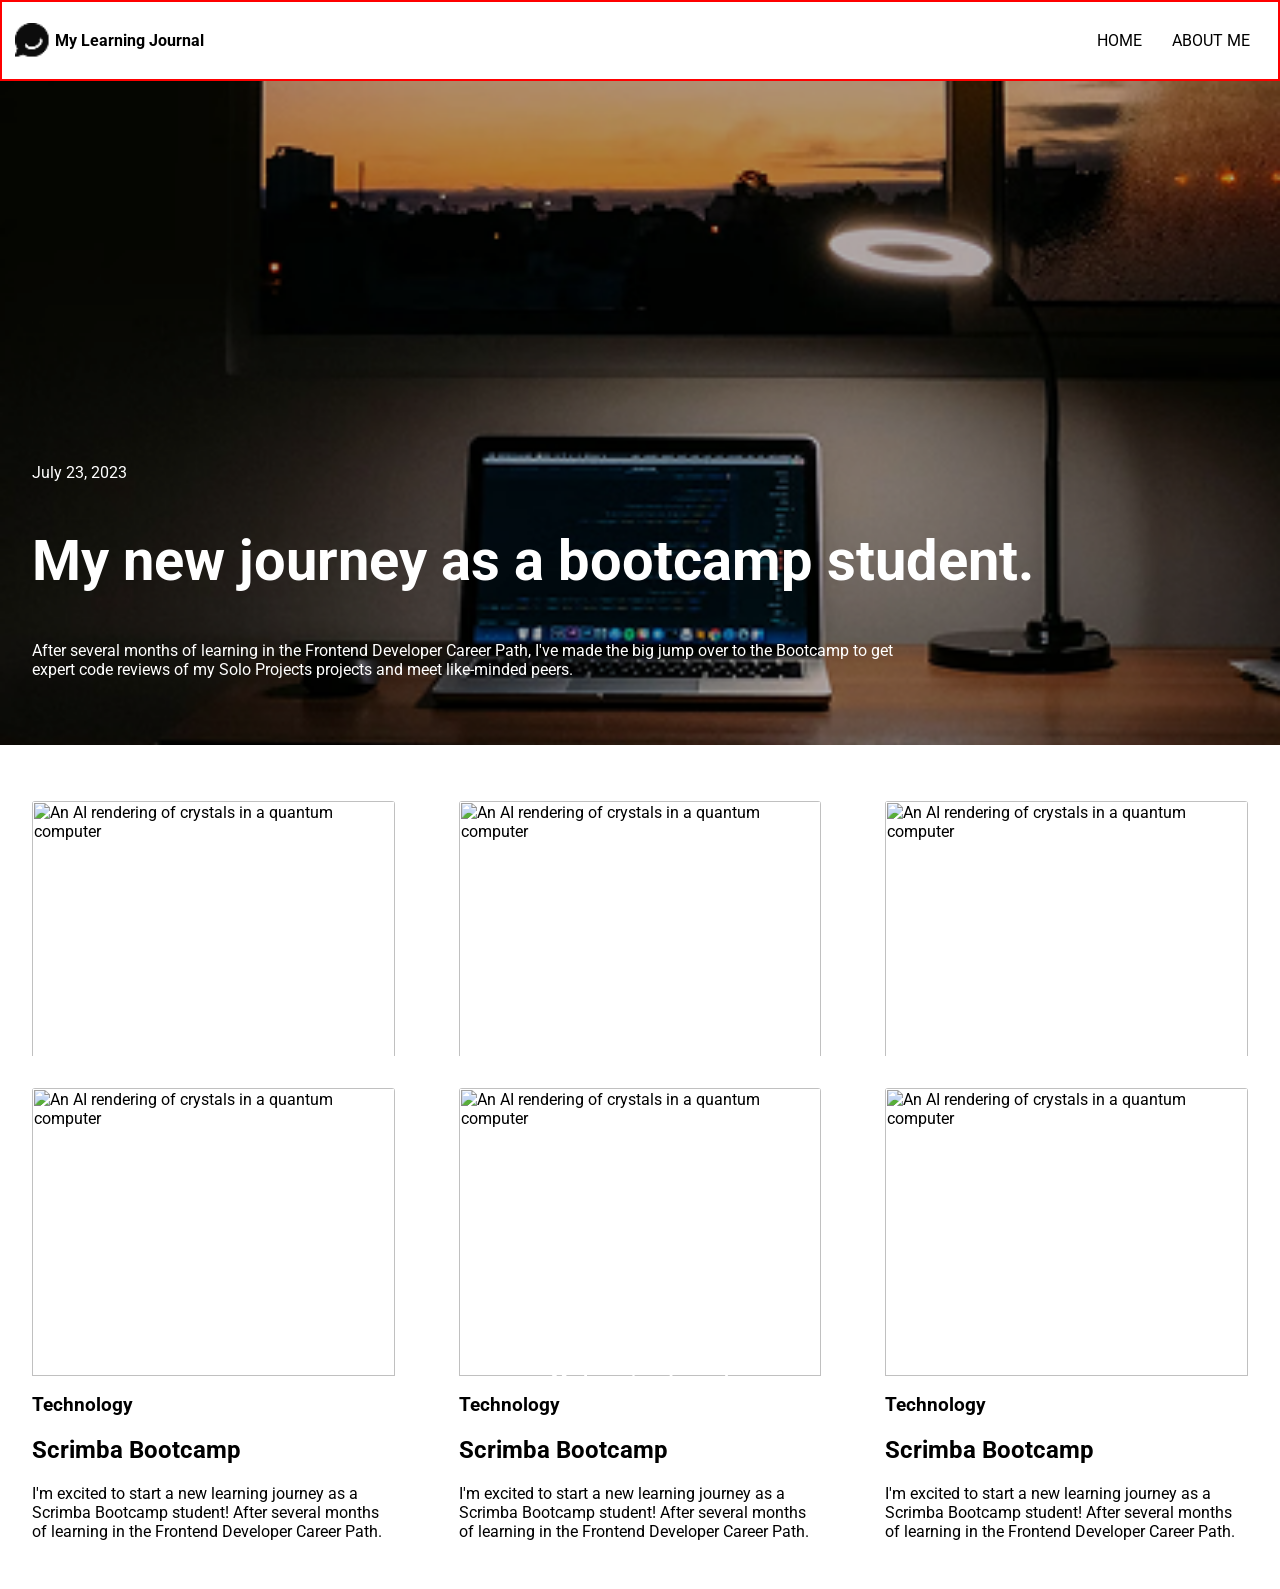
==== index.html @ d22b99bc "initial commit learning journal" ====
<html>
    <head>
        <meta name="viewport" content="width=device-width, initial-scale=1">
        <link rel="preconnect" href="https://fonts.googleapis.com">
        <link rel="preconnect" href="https://fonts.gstatic.com" crossorigin>
        <link href="https://fonts.googleapis.com/css2?family=Roboto:ital,wght@0,100..900;1,100..900&display=swap" rel="stylesheet">
        <title>My Learning Journal</title>
        <link rel="stylesheet" href="css/style.css">
    </head>
    <body>
        <nav class="navbar">
             <div class="logo">
                <img src="/images/logo.png" alt="logo">
                <p class="logo-text">My Learning Journal</p>
            </div>
            <ul class="nav-links">
                <li><a class="nav-link" href="index.html">Home</a></li>
                <li><a class="nav-link" href="about.html">About Me</a></li>
            </ul>
        </nav>
        <main>
            <section class="hero-section">
                <div class="hero-texts">
                    <p class="hero-date">July 23, 2023</p>
                     <h1 class="hero-title">My new journey as a bootcamp student.</h1>
                    <p class="hero-description">
                        After several months of learning in the Frontend Developer Career Path, I've made the big jump over to the Bootcamp to get expert code reviews of my Solo Projects projects and meet like-minded peers.
                    </p>
                </div>
            </section>
            <section class="articles">
                <!-- Blog one -->
                <a href="#" 
				class="blogone" 
				aria-label="Discover how crystals stabilize time in quantum computers">
				<article>
					<img src="images/blog-image-06.png" 
						alt="An AI rendering of crystals in a quantum computer">
					<header class="article-header">
						<h3>Technology</h3>
						<h2>Scrimba Bootcamp</h2>
					</header>
                    <body>
                        <p>I'm excited to start a new learning journey as a Scrimba Bootcamp student! After several months of learning in the Frontend Developer Career Path.</p>
                    </body>
				</article>
			    </a>

                <!-- Blog 2 -->
                
                <a href="#" 
				class="blogtwo" 
				aria-label="Discover how crystals stabilize time in quantum computers">
				<article>
					<img src="images/blog-image-04.png" 
						alt="An AI rendering of crystals in a quantum computer">
					<header class="article-header">
						<h3>Technology</h3>
						<h2>Scrimba Bootcamp</h2>
					</header>
                    <body>
                        <p>I'm excited to start a new learning journey as a Scrimba Bootcamp student! After several months of learning in the Frontend Developer Career Path.</p>
                    </body>
				</article>
			    </a>

                <!-- Blog 3 -->
                <a href="#" 
				class="blogthree" 
				aria-label="Discover how crystals stabilize time in quantum computers">
				<article>
					<img src="images/blog-image-05.png" 
						alt="An AI rendering of crystals in a quantum computer">
					<header class="article-header">
						<h3>Technology</h3>
						<h2>Scrimba Bootcamp</h2>
					</header>
                    <body>
                        <p>I'm excited to start a new learning journey as a Scrimba Bootcamp student! After several months of learning in the Frontend Developer Career Path.</p>
                    </body>
				</article>
			    </a>

                <!-- Blog 4 -->
                
                <a href="#" 
				class="blogfour" 
				aria-label="Discover how crystals stabilize time in quantum computers">
				<article>
					<img src="images/blog-image-03.png" 
						alt="An AI rendering of crystals in a quantum computer">
					<header class="article-header">
						<h3>Technology</h3>
						<h2>Scrimba Bootcamp</h2>
					</header>
                    <body>
                        <p>I'm excited to start a new learning journey as a Scrimba Bootcamp student! After several months of learning in the Frontend Developer Career Path.</p>
                    </body>
				</article>
			    </a>

                <!-- Blog 5 -->

                <a href="#" 
				class="blogfive" 
				aria-label="Discover how crystals stabilize time in quantum computers">
				<article>
					<img src="images/blog-image-01.png" 
						alt="An AI rendering of crystals in a quantum computer">
					<header class="article-header">
						<h3>Technology</h3>
						<h2>Scrimba Bootcamp</h2>
					</header>
                    <body>
                        <p>I'm excited to start a new learning journey as a Scrimba Bootcamp student! After several months of learning in the Frontend Developer Career Path.</p>
                    </body>
				</article>
			    </a>

                <!-- Blog 6 -->

                <a href="#" 
				class="blogsix" 
				aria-label="Discover how crystals stabilize time in quantum computers">
				<article>
					<img src="images/blog-image-02.png" 
						alt="An AI rendering of crystals in a quantum computer">
					<header class="article-header">
						<h3>Technology</h3>
						<h2>Scrimba Bootcamp</h2>
					</header>
                    <body>
                        <p>I'm excited to start a new learning journey as a Scrimba Bootcamp student! After several months of learning in the Frontend Developer Career Path.</p>
                    </body>
				</article>
			    </a>      
            </section>
        </main>
		<footer>
			<h3>My Learning Journal</h3>
			<p>Copyright ©2026</p>
		</footer>
    </body>
</html>
---- css/style.css ----
html, 
body {
    margin: 0;
    padding: 0;
    font-family: "Roboto", sans-serif;
}

/* Navbar */
.navbar {
    display: flex;
    justify-content: space-between;
    align-items: center;
    margin: 0 auto;
    border: 1px solid #d1d5db;
    padding: 0.8em;
}
.logo {
    display: flex;
    align-items: center;
}

.logo img {
    width: 35px;
    height: 35px;
}
.logo-text {
    margin-left: 5px;
    font-weight: bold;
}
.nav-link {
    margin: 5px;
    padding: 10px;
    font-size: 1rem;
    text-transform: uppercase;
}
.nav-links {
    display: flex;
}

a {
    color: inherit;
    text-decoration: none;
}
ul {
    list-style-type: none;
}

/* Main content */

.hero-section {
    position: relative;
    background-image: url("/images/hero-image.png");
    background-size: cover;
    /* background-repeat: no-repeat; */
    /* background-position: center; */
    padding: 2em;
    color: white;
    min-height: 400px;
}

.hero-texts {
    position: absolute;
    bottom: 30px;
    padding-right: 2em;
}

.articles {
   display: grid;
   grid-template-columns: auto 1fr auto;
   grid-template-areas: 
        ". blogone ."
        ". blogtwo ."
        ". blogthree ."
        ". blogfour ."
        ". blogfive ."
        ". blogsix .";
    margin-top: 1.5em;
}

.blogone {
   grid-area: blogone;
}
.blogtwo {
   grid-area: blogtwo;
}
.blogthree {
    grid-area: blogthree;
}
.blogfour {
    grid-area: blogfour;
}
.blogfive {
    grid-area: blogfive;
}
.blogsix {
    grid-area: blogsix;
}


article {
    border-radius: 0.2em;
    background-color: white;
    height: auto;
    padding: 2em;
}

article img {
    width: 100%;
    border-top-left-radius: .2em;
    border-top-right-radius: .2em;
}

footer {
    color: white;
    text-align: center;
    background-color: black;
    padding: .5em;
}

footer h3 {
    margin-bottom: 0;
}

footer p {
    margin-top: .2em;
}

@media(min-width: 500px) {
      .articles {
        display: grid;
        grid-template-columns: repeat(2, 1fr);
        grid-template-areas: 
                "blogone blogtwo"
                "blogthree blogfour"
                "blogfive blogsix";
    }
     .navbar {
        border: 2px solid black;
    }
}

@media (min-width: 970px) {

    .articles {
   display: grid;
   grid-template-columns: repeat(3, 1fr);
   grid-template-areas: 
        "blogone blogtwo blogthree"
        "blogfour blogfive blogsix";
    }
    .navbar {
        border: 2px solid red;
    }
    .hero-section {
        min-height: 600px;
    }

    .hero-texts {
        bottom: 50px;
        /* padding-right: 40em; */
        
   }
   .hero-title {
    font-size: 3.5rem;
   }
   .hero-description {
    font-size: 1rem;
    width: 100vh;
   }
}
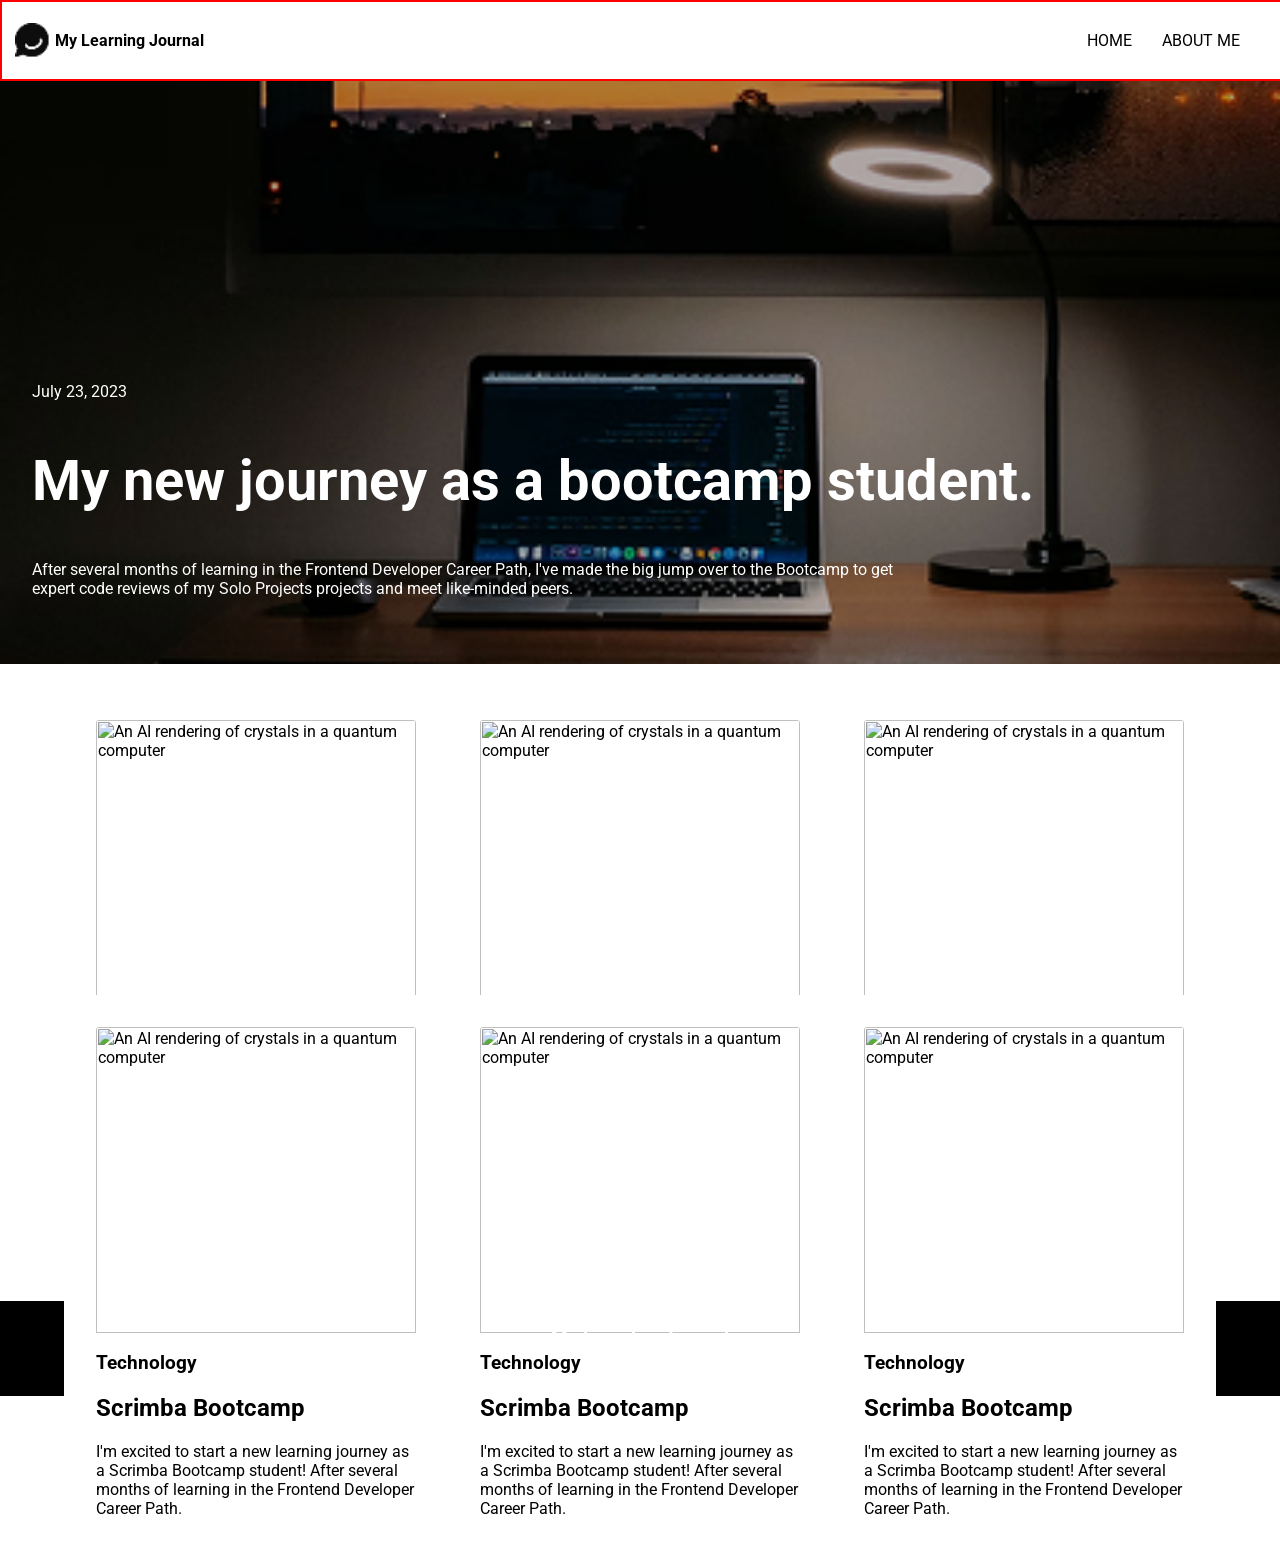
==== commit 3eb868ef: "fixed header & min width on main" ====
--- a/index.html
+++ b/index.html
@@ -8,7 +8,8 @@
         <link rel="stylesheet" href="css/style.css">
     </head>
     <body>
-        <nav class="navbar">
+		<header>
+			 <nav class="navbar">
              <div class="logo">
                 <img src="/images/logo.png" alt="logo">
                 <p class="logo-text">My Learning Journal</p>
@@ -17,9 +18,9 @@
                 <li><a class="nav-link" href="index.html">Home</a></li>
                 <li><a class="nav-link" href="about.html">About Me</a></li>
             </ul>
-        </nav>
-        <main>
-            <section class="hero-section">
+        	</nav>
+
+			<section class="hero-section">
                 <div class="hero-texts">
                     <p class="hero-date">July 23, 2023</p>
                      <h1 class="hero-title">My new journey as a bootcamp student.</h1>
@@ -28,7 +29,11 @@
                     </p>
                 </div>
             </section>
-            <section class="articles">
+		</header>	
+       
+        <main>
+            
+            <div class="articles">
                 <!-- Blog one -->
                 <a href="#" 
 				class="blogone" 
@@ -134,7 +139,7 @@
                     </body>
 				</article>
 			    </a>      
-            </section>
+            </div>
         </main>
 		<footer>
 			<h3>My Learning Journal</h3>
--- a/css/style.css
+++ b/css/style.css
@@ -8,11 +8,16 @@
 /* Navbar */
 .navbar {
     display: flex;
-    justify-content: space-between;
+    justify-content:space-between;
     align-items: center;
     margin: 0 auto;
     border: 1px solid #d1d5db;
     padding: 0.8em;
+    position: fixed;
+    /* width: 100vw; */
+    min-width: 100vw;
+    background-color: white;
+    z-index: 1000;
 }
 .logo {
     display: flex;
@@ -35,6 +40,7 @@
 }
 .nav-links {
     display: flex;
+    margin-right: 40px;
 }
 
 a {
@@ -167,4 +173,9 @@
     font-size: 1rem;
     width: 100vh;
    }
+
+   main {
+    width: 90%;
+    margin: 0 auto;
+   }
 }
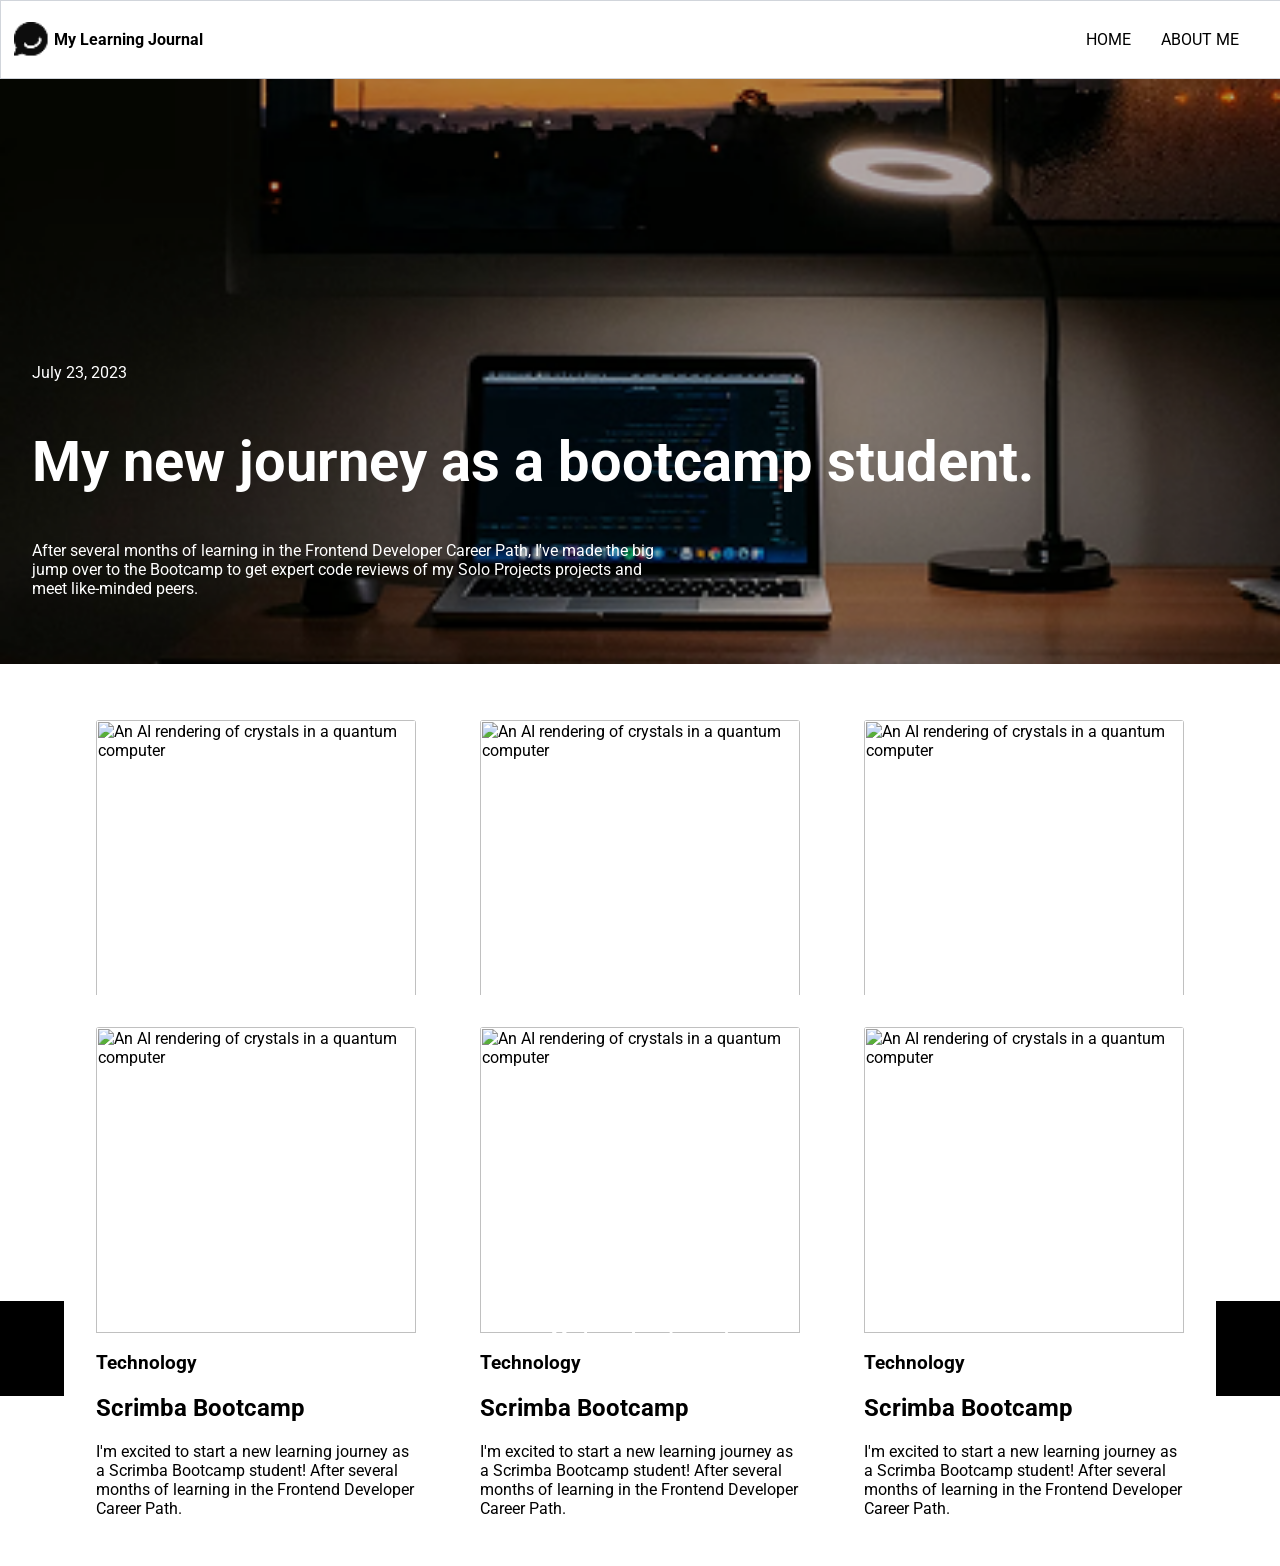
==== commit 9a406541: "fixing some issues and add about page" ====
--- a/index.html
+++ b/index.html
@@ -11,7 +11,7 @@
 		<header>
 			 <nav class="navbar">
              <div class="logo">
-                <img src="/images/logo.png" alt="logo">
+                <img src="images/logo.png" alt="logo">
                 <p class="logo-text">My Learning Journal</p>
             </div>
             <ul class="nav-links">
@@ -45,9 +45,9 @@
 						<h3>Technology</h3>
 						<h2>Scrimba Bootcamp</h2>
 					</header>
-                    <body>
+                    
                         <p>I'm excited to start a new learning journey as a Scrimba Bootcamp student! After several months of learning in the Frontend Developer Career Path.</p>
-                    </body>
+                    
 				</article>
 			    </a>
 
@@ -63,9 +63,9 @@
 						<h3>Technology</h3>
 						<h2>Scrimba Bootcamp</h2>
 					</header>
-                    <body>
+                    
                         <p>I'm excited to start a new learning journey as a Scrimba Bootcamp student! After several months of learning in the Frontend Developer Career Path.</p>
-                    </body>
+                    
 				</article>
 			    </a>
 
@@ -80,9 +80,9 @@
 						<h3>Technology</h3>
 						<h2>Scrimba Bootcamp</h2>
 					</header>
-                    <body>
+                    
                         <p>I'm excited to start a new learning journey as a Scrimba Bootcamp student! After several months of learning in the Frontend Developer Career Path.</p>
-                    </body>
+                    
 				</article>
 			    </a>
 
@@ -98,9 +98,9 @@
 						<h3>Technology</h3>
 						<h2>Scrimba Bootcamp</h2>
 					</header>
-                    <body>
+                    
                         <p>I'm excited to start a new learning journey as a Scrimba Bootcamp student! After several months of learning in the Frontend Developer Career Path.</p>
-                    </body>
+                    
 				</article>
 			    </a>
 
@@ -116,9 +116,9 @@
 						<h3>Technology</h3>
 						<h2>Scrimba Bootcamp</h2>
 					</header>
-                    <body>
+                    
                         <p>I'm excited to start a new learning journey as a Scrimba Bootcamp student! After several months of learning in the Frontend Developer Career Path.</p>
-                    </body>
+                    
 				</article>
 			    </a>
 
@@ -134,9 +134,9 @@
 						<h3>Technology</h3>
 						<h2>Scrimba Bootcamp</h2>
 					</header>
-                    <body>
+                    
                         <p>I'm excited to start a new learning journey as a Scrimba Bootcamp student! After several months of learning in the Frontend Developer Career Path.</p>
-                    </body>
+                    
 				</article>
 			    </a>      
             </div>
--- a/css/style.css
+++ b/css/style.css
@@ -55,10 +55,12 @@
 
 .hero-section {
     position: relative;
-    background-image: url("/images/hero-image.png");
+    background-image: url("../images/hero-image.png");
+    /* background: no-repeat center center fixed;  */
+    -webkit-background-size: cover;
+    -moz-background-size: cover;
+    -o-background-size: cover;
     background-size: cover;
-    /* background-repeat: no-repeat; */
-    /* background-position: center; */
     padding: 2em;
     color: white;
     min-height: 400px;
@@ -140,9 +142,9 @@
                 "blogthree blogfour"
                 "blogfive blogsix";
     }
-     .navbar {
+     /* .navbar {
         border: 2px solid black;
-    }
+    } */
 }
 
 @media (min-width: 970px) {
@@ -154,9 +156,9 @@
         "blogone blogtwo blogthree"
         "blogfour blogfive blogsix";
     }
-    .navbar {
+    /* .navbar {
         border: 2px solid red;
-    }
+    } */
     .hero-section {
         min-height: 600px;
     }
@@ -171,7 +173,7 @@
    }
    .hero-description {
     font-size: 1rem;
-    width: 100vh;
+    width: 50vw;
    }
 
    main {
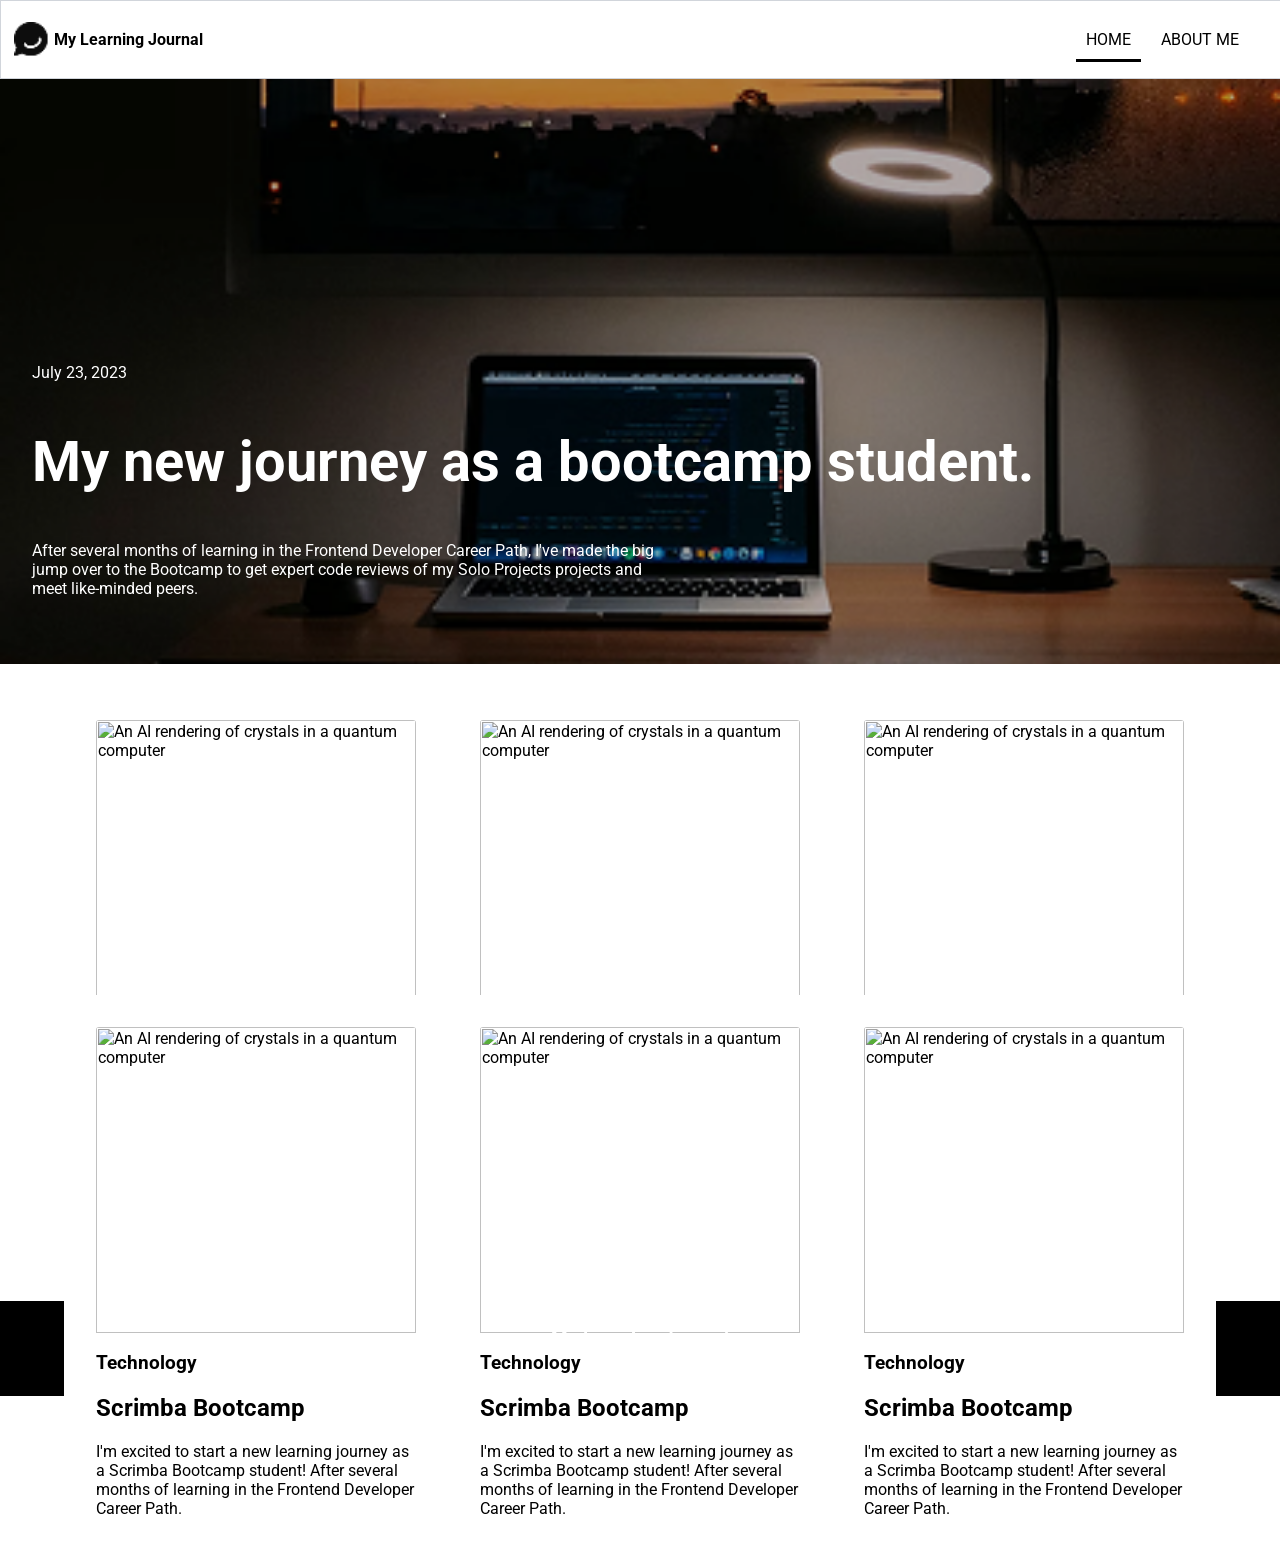
==== commit 4c37ec54: "underline, new pages, hamberger menu added a hambuger menu on small screen, added new pages(post and" ====
--- a/index.html
+++ b/index.html
@@ -10,12 +10,17 @@
     <body>
 		<header>
 			 <nav class="navbar">
-             <div class="logo">
+             <a class="logo" href="index.html">
                 <img src="images/logo.png" alt="logo">
                 <p class="logo-text">My Learning Journal</p>
-            </div>
+            </a>
+            <button class="hamburger" aria-label="Toggle menu">
+                <span class="bar"></span>
+                <span class="bar"></span>
+                <span class="bar"></span>
+            </button>
             <ul class="nav-links">
-                <li><a class="nav-link" href="index.html">Home</a></li>
+                <li><a class="nav-link underline" href="index.html">Home</a></li>
                 <li><a class="nav-link" href="about.html">About Me</a></li>
             </ul>
         	</nav>
@@ -35,7 +40,7 @@
             
             <div class="articles">
                 <!-- Blog one -->
-                <a href="#" 
+                <a href="post.html" 
 				class="blogone" 
 				aria-label="Discover how crystals stabilize time in quantum computers">
 				<article>
@@ -53,7 +58,7 @@
 
                 <!-- Blog 2 -->
                 
-                <a href="#" 
+                <a href="post.html" 
 				class="blogtwo" 
 				aria-label="Discover how crystals stabilize time in quantum computers">
 				<article>
@@ -70,7 +75,7 @@
 			    </a>
 
                 <!-- Blog 3 -->
-                <a href="#" 
+                <a href="post.html" 
 				class="blogthree" 
 				aria-label="Discover how crystals stabilize time in quantum computers">
 				<article>
@@ -88,7 +93,7 @@
 
                 <!-- Blog 4 -->
                 
-                <a href="#" 
+                <a href="post.html" 
 				class="blogfour" 
 				aria-label="Discover how crystals stabilize time in quantum computers">
 				<article>
@@ -106,7 +111,7 @@
 
                 <!-- Blog 5 -->
 
-                <a href="#" 
+                <a href="post.html" 
 				class="blogfive" 
 				aria-label="Discover how crystals stabilize time in quantum computers">
 				<article>
@@ -124,7 +129,7 @@
 
                 <!-- Blog 6 -->
 
-                <a href="#" 
+                <a href="post.html" 
 				class="blogsix" 
 				aria-label="Discover how crystals stabilize time in quantum computers">
 				<article>
@@ -145,5 +150,12 @@
 			<h3>My Learning Journal</h3>
 			<p>Copyright ©2026</p>
 		</footer>
+        <script>
+            const hamburger = document.querySelector('.hamburger');
+            const navLinks = document.querySelector('.nav-links');
+            hamburger.addEventListener('click', () => {
+                navLinks.classList.toggle('active');
+            });
+        </script>
     </body>
 </html>
--- a/css/style.css
+++ b/css/style.css
@@ -22,6 +22,7 @@
 .logo {
     display: flex;
     align-items: center;
+    cursor: pointer;
 }
 
 .logo img {
@@ -38,9 +39,27 @@
     font-size: 1rem;
     text-transform: uppercase;
 }
+
 .nav-links {
     display: flex;
     margin-right: 40px;
+}
+
+.hamburger {
+    display: none;
+    flex-direction: column;
+    cursor: pointer;
+    background: none;
+    border: none;
+    padding: 0;
+}
+
+.bar {
+    width: 70px;
+    height: 4px;
+    background-color: black;
+    margin: 4px 0;
+    transition: 0.3s;
 }
 
 a {
@@ -50,6 +69,8 @@
 ul {
     list-style-type: none;
 }
+
+
 
 /* Main content */
 
@@ -85,6 +106,8 @@
     margin-top: 1.5em;
 }
 
+
+
 .blogone {
    grid-area: blogone;
 }
@@ -132,6 +155,83 @@
 footer p {
     margin-top: .2em;
 }
+
+/* About Page */
+
+.profile-picture {
+    width: 150px;
+    height: 150px;
+    border-radius: 50%;
+    margin-bottom: 1em;
+}
+
+.user-section {
+    display: block;
+    align-items: center;
+    gap: 2em;
+   padding-top: 100px;
+   padding-left: 1em;
+   padding-right: 1em;
+}
+
+.recent-posts {
+    margin-top: 2.5em;
+    text-align: center;
+}
+
+.recent-post-title {
+    font-size: 2rem;
+    margin-bottom: .5em;
+}
+
+.recent-post-description {
+    font-size: 1.1rem;
+}
+
+.description-section {
+    max-width: 800px;
+    margin: 0 auto;
+    padding: 0 1em;
+}
+
+/* Post page */
+
+.post-section {
+    display: block;
+    align-items: center;
+    gap: 2em;
+   padding-top: 100px;
+   padding-left: 1em;
+   padding-right: 1em;
+}
+
+.post-header {
+    margin: 0 auto;
+    display: flex;
+    flex-direction: column;
+    gap: 0;
+    padding: 0;
+}
+
+.date {
+    color: #6b7280;
+    font-size: .9rem;
+    margin-top: 0.5em;
+    order: -1;
+}
+
+.post-image {
+    width: 100%;
+    margin-top: 2em;
+    border-radius: .2em;
+}
+
+.underline {
+    border-bottom: 3px solid black;
+    width: 50%;
+    }
+
+
 
 @media(min-width: 500px) {
       .articles {
@@ -142,9 +242,7 @@
                 "blogthree blogfour"
                 "blogfive blogsix";
     }
-     /* .navbar {
-        border: 2px solid black;
-    } */
+     
 }
 
 @media (min-width: 970px) {
@@ -156,9 +254,11 @@
         "blogone blogtwo blogthree"
         "blogfour blogfive blogsix";
     }
-    /* .navbar {
-        border: 2px solid red;
-    } */
+
+    .underline {
+    border-bottom: 3px solid black;
+    width: 50%;
+    }
     .hero-section {
         min-height: 600px;
     }
@@ -180,4 +280,54 @@
     width: 90%;
     margin: 0 auto;
    }
+
+   .description-section {
+    max-width: 800px;
+    margin: 0 auto;
+    padding: 0 1em;
+}
+
+.user-section {
+    display: flex;
+    align-items: center;
+    gap: 2em;
+   padding-top: 100px;
+}
+
+.post-section {
+    display: block;
+    align-items: center;
+    gap: 2em;
+   padding-top: 100px;
+}
+}
+
+/* Responsive hamburger menu */
+@media (max-width: 1024px) {
+    .nav-links {
+        margin-top: 0em;
+        display: none;
+        flex-direction: column;
+        position: absolute;
+        top: 100%;
+        right: 0;
+        background-color: white;
+        width: 50%;
+        height: 100vh;
+        padding: 1em;
+        gap: 1.5em;
+        border: 1px solid #d1d5db;
+        box-shadow: 0 2px 5px rgba(0,0,0,0.1);
+    }
+
+    .nav-links.active {
+        display: flex;
+    }
+    .hamburger {
+        display: flex;
+        margin-left: auto;
+    }
+    .navbar {
+        position: relative;
+    }
 }
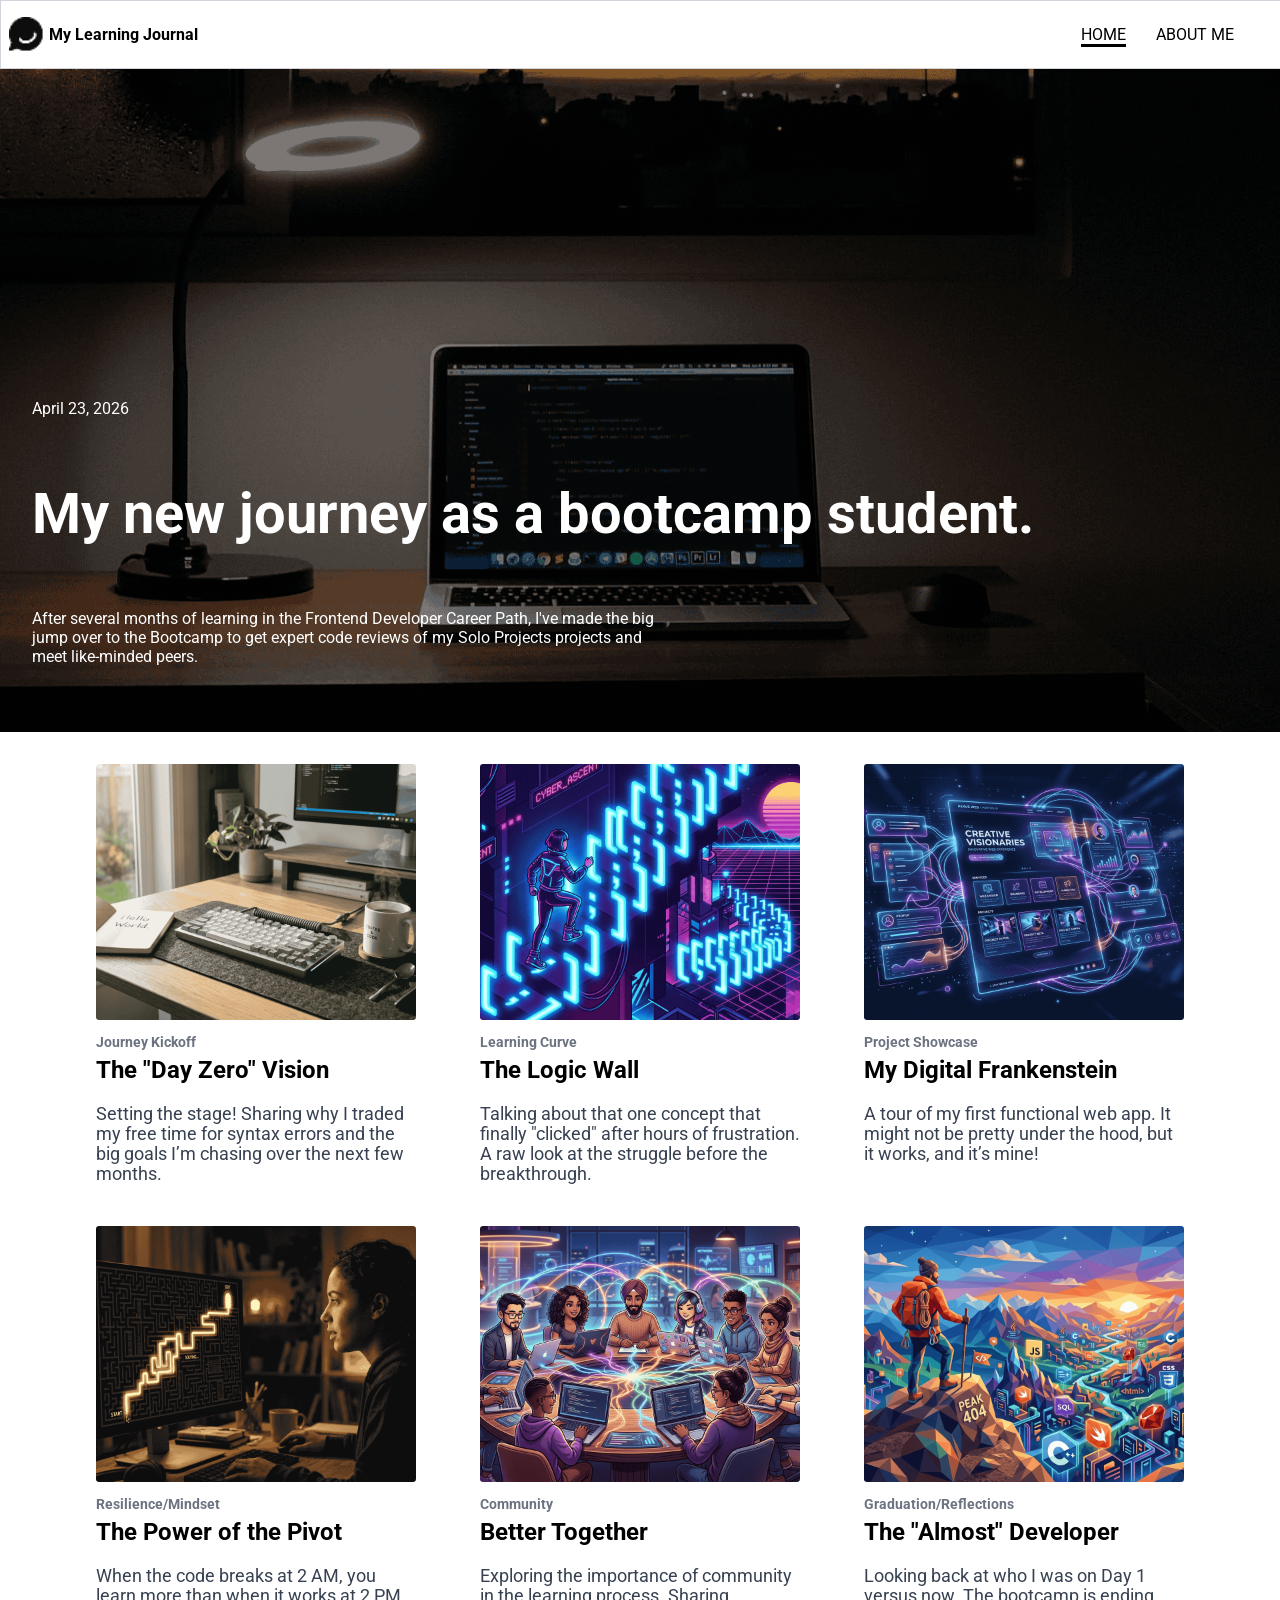
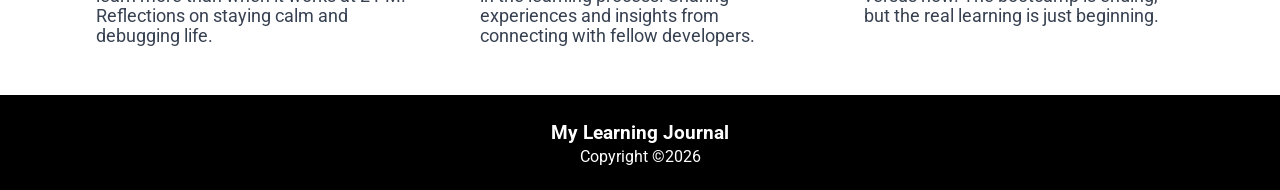
==== commit 5fc889a5: "major updated" ====
--- a/index.html
+++ b/index.html
@@ -20,18 +20,19 @@
                 <span class="bar"></span>
             </button>
             <ul class="nav-links">
-                <li><a class="nav-link underline" href="index.html">Home</a></li>
-                <li><a class="nav-link" href="about.html">About Me</a></li>
+                <li><a class="nav-link" href="index.html"><span class="underline">Home</span></a></li>
+                <li><a class="nav-link" href="about.html"><span class="underline-hover">About Me</span></a></li>
             </ul>
         	</nav>
 
 			<section class="hero-section">
                 <div class="hero-texts">
-                    <p class="hero-date">July 23, 2023</p>
-                     <h1 class="hero-title">My new journey as a bootcamp student.</h1>
+                    
+                    <h1 class="hero-title">My new journey as a bootcamp student.</h1>
                     <p class="hero-description">
                         After several months of learning in the Frontend Developer Career Path, I've made the big jump over to the Bootcamp to get expert code reviews of my Solo Projects projects and meet like-minded peers.
                     </p>
+					<p class="hero-date">April 23, 2026</p>
                 </div>
             </section>
 		</header>	
@@ -44,14 +45,14 @@
 				class="blogone" 
 				aria-label="Discover how crystals stabilize time in quantum computers">
 				<article>
-					<img src="images/blog-image-06.png" 
+					<img src="images/blog-image-01.png" 
 						alt="An AI rendering of crystals in a quantum computer">
 					<header class="article-header">
-						<h3>Technology</h3>
-						<h2>Scrimba Bootcamp</h2>
+						<h3>Journey Kickoff</h3>
+						<h2>The "Day Zero" Vision</h2>
 					</header>
                     
-                        <p>I'm excited to start a new learning journey as a Scrimba Bootcamp student! After several months of learning in the Frontend Developer Career Path.</p>
+                        <p>Setting the stage! Sharing why I traded my free time for syntax errors and the big goals I’m chasing over the next few months.</p>
                     
 				</article>
 			    </a>
@@ -62,14 +63,14 @@
 				class="blogtwo" 
 				aria-label="Discover how crystals stabilize time in quantum computers">
 				<article>
-					<img src="images/blog-image-04.png" 
+					<img src="images/blog-image-02.png" 
 						alt="An AI rendering of crystals in a quantum computer">
 					<header class="article-header">
-						<h3>Technology</h3>
-						<h2>Scrimba Bootcamp</h2>
+						<h3>Learning Curve</h3>
+						<h2>The Logic Wall</h2>
 					</header>
                     
-                        <p>I'm excited to start a new learning journey as a Scrimba Bootcamp student! After several months of learning in the Frontend Developer Career Path.</p>
+                    <p>Talking about that one concept that finally "clicked" after hours of frustration. A raw look at the struggle before the breakthrough.</p>
                     
 				</article>
 			    </a>
@@ -79,14 +80,14 @@
 				class="blogthree" 
 				aria-label="Discover how crystals stabilize time in quantum computers">
 				<article>
-					<img src="images/blog-image-05.png" 
+					<img src="images/blog-image-03.png" 
 						alt="An AI rendering of crystals in a quantum computer">
 					<header class="article-header">
-						<h3>Technology</h3>
-						<h2>Scrimba Bootcamp</h2>
+						<h3>Project Showcase</h3>
+						<h2> My Digital Frankenstein</h2>
 					</header>
                     
-                        <p>I'm excited to start a new learning journey as a Scrimba Bootcamp student! After several months of learning in the Frontend Developer Career Path.</p>
+                        <p>A tour of my first functional web app. It might not be pretty under the hood, but it works, and it’s mine!</p>
                     
 				</article>
 			    </a>
@@ -97,14 +98,14 @@
 				class="blogfour" 
 				aria-label="Discover how crystals stabilize time in quantum computers">
 				<article>
-					<img src="images/blog-image-03.png" 
+					<img src="images/blog-image-04.png" 
 						alt="An AI rendering of crystals in a quantum computer">
 					<header class="article-header">
-						<h3>Technology</h3>
-						<h2>Scrimba Bootcamp</h2>
+						<h3>Resilience/Mindset</h3>
+						<h2>The Power of the Pivot</h2>
 					</header>
                     
-                        <p>I'm excited to start a new learning journey as a Scrimba Bootcamp student! After several months of learning in the Frontend Developer Career Path.</p>
+                        <p>When the code breaks at 2 AM, you learn more than when it works at 2 PM. Reflections on staying calm and debugging life.</p>
                     
 				</article>
 			    </a>
@@ -115,14 +116,14 @@
 				class="blogfive" 
 				aria-label="Discover how crystals stabilize time in quantum computers">
 				<article>
-					<img src="images/blog-image-01.png" 
+					<img src="images/blog-image-05.png" 
 						alt="An AI rendering of crystals in a quantum computer">
 					<header class="article-header">
-						<h3>Technology</h3>
-						<h2>Scrimba Bootcamp</h2>
+						<h3>Community</h3>
+						<h2>Better Together</h2>
 					</header>
                     
-                        <p>I'm excited to start a new learning journey as a Scrimba Bootcamp student! After several months of learning in the Frontend Developer Career Path.</p>
+                        <p>Exploring the importance of community in the learning process. Sharing experiences and insights from connecting with fellow developers.</p>
                     
 				</article>
 			    </a>
@@ -133,14 +134,14 @@
 				class="blogsix" 
 				aria-label="Discover how crystals stabilize time in quantum computers">
 				<article>
-					<img src="images/blog-image-02.png" 
+					<img src="images/blog-image-06.png" 
 						alt="An AI rendering of crystals in a quantum computer">
 					<header class="article-header">
-						<h3>Technology</h3>
-						<h2>Scrimba Bootcamp</h2>
+						<h3>Graduation/Reflections</h3>
+						<h2>The "Almost" Developer</h2>
 					</header>
                     
-                        <p>I'm excited to start a new learning journey as a Scrimba Bootcamp student! After several months of learning in the Frontend Developer Career Path.</p>
+                        <p>Looking back at who I was on Day 1 versus now. The bootcamp is ending, but the real learning is just beginning.</p>
                     
 				</article>
 			    </a>      
--- a/css/style.css
+++ b/css/style.css
@@ -12,7 +12,7 @@
     align-items: center;
     margin: 0 auto;
     border: 1px solid #d1d5db;
-    padding: 0.8em;
+    padding: 0.5em;
     position: fixed;
     /* width: 100vw; */
     min-width: 100vw;
@@ -70,13 +70,17 @@
     list-style-type: none;
 }
 
+.underline-hover:hover {
+    border-bottom: 3px solid black;
+    transition: 0.3s;
+}
 
 
 /* Main content */
 
 .hero-section {
     position: relative;
-    background-image: url("../images/hero-image.png");
+    background-image:linear-gradient(rgba(0, 0, 0, 0.5), rgba(0, 0, 0, 0.5)), url("../images/hero.png");
     /* background: no-repeat center center fixed;  */
     -webkit-background-size: cover;
     -moz-background-size: cover;
@@ -85,12 +89,48 @@
     padding: 2em;
     color: white;
     min-height: 400px;
+    padding-top: 100px;
 }
 
 .hero-texts {
     position: absolute;
     bottom: 30px;
     padding-right: 2em;
+    display: flex;
+    flex-direction: column;
+    gap: 0;
+}
+
+.hero-date {
+    order: -1;
+}
+
+.article-header {
+    margin: 0;
+    padding: 0;
+}
+
+.article-header h3 {
+    margin-bottom: 0;
+    font-size: .9rem;
+    color: #6b7280;
+}
+
+.article-header h2 {
+    margin-top: 0.2em;
+    font-size: 1.5rem;
+}
+
+/* article {
+    border: 2px solid black;
+    padding: 0;
+    margin: 0;
+} */
+
+article p {
+    margin-top: 0.3em;
+    font-size: 1.1rem;
+    color: #374151;
 }
 
 .articles {
@@ -103,9 +143,19 @@
         ". blogfour ."
         ". blogfive ."
         ". blogsix .";
-    margin-top: 1.5em;
-}
-
+    
+}
+
+.articles a {
+    padding: 0;
+    margin: 0;
+    margin-bottom: -2.5em;
+}
+
+.articles a:hover {
+    transform: translateY(-10px);
+    transition: 0.3s;
+}
 
 
 .blogone {
@@ -137,8 +187,7 @@
 
 article img {
     width: 100%;
-    border-top-left-radius: .2em;
-    border-top-right-radius: .2em;
+    border-radius: .2em;
 }
 
 footer {
@@ -230,6 +279,11 @@
     border-bottom: 3px solid black;
     width: 50%;
     }
+
+/* Footer */
+footer {
+    margin-top: 2.5em;
+}
 
 
 
@@ -264,9 +318,7 @@
     }
 
     .hero-texts {
-        bottom: 50px;
-        /* padding-right: 40em; */
-        
+        bottom: 50px;        
    }
    .hero-title {
     font-size: 3.5rem;
@@ -301,6 +353,7 @@
    padding-top: 100px;
 }
 }
+
 
 /* Responsive hamburger menu */
 @media (max-width: 1024px) {
